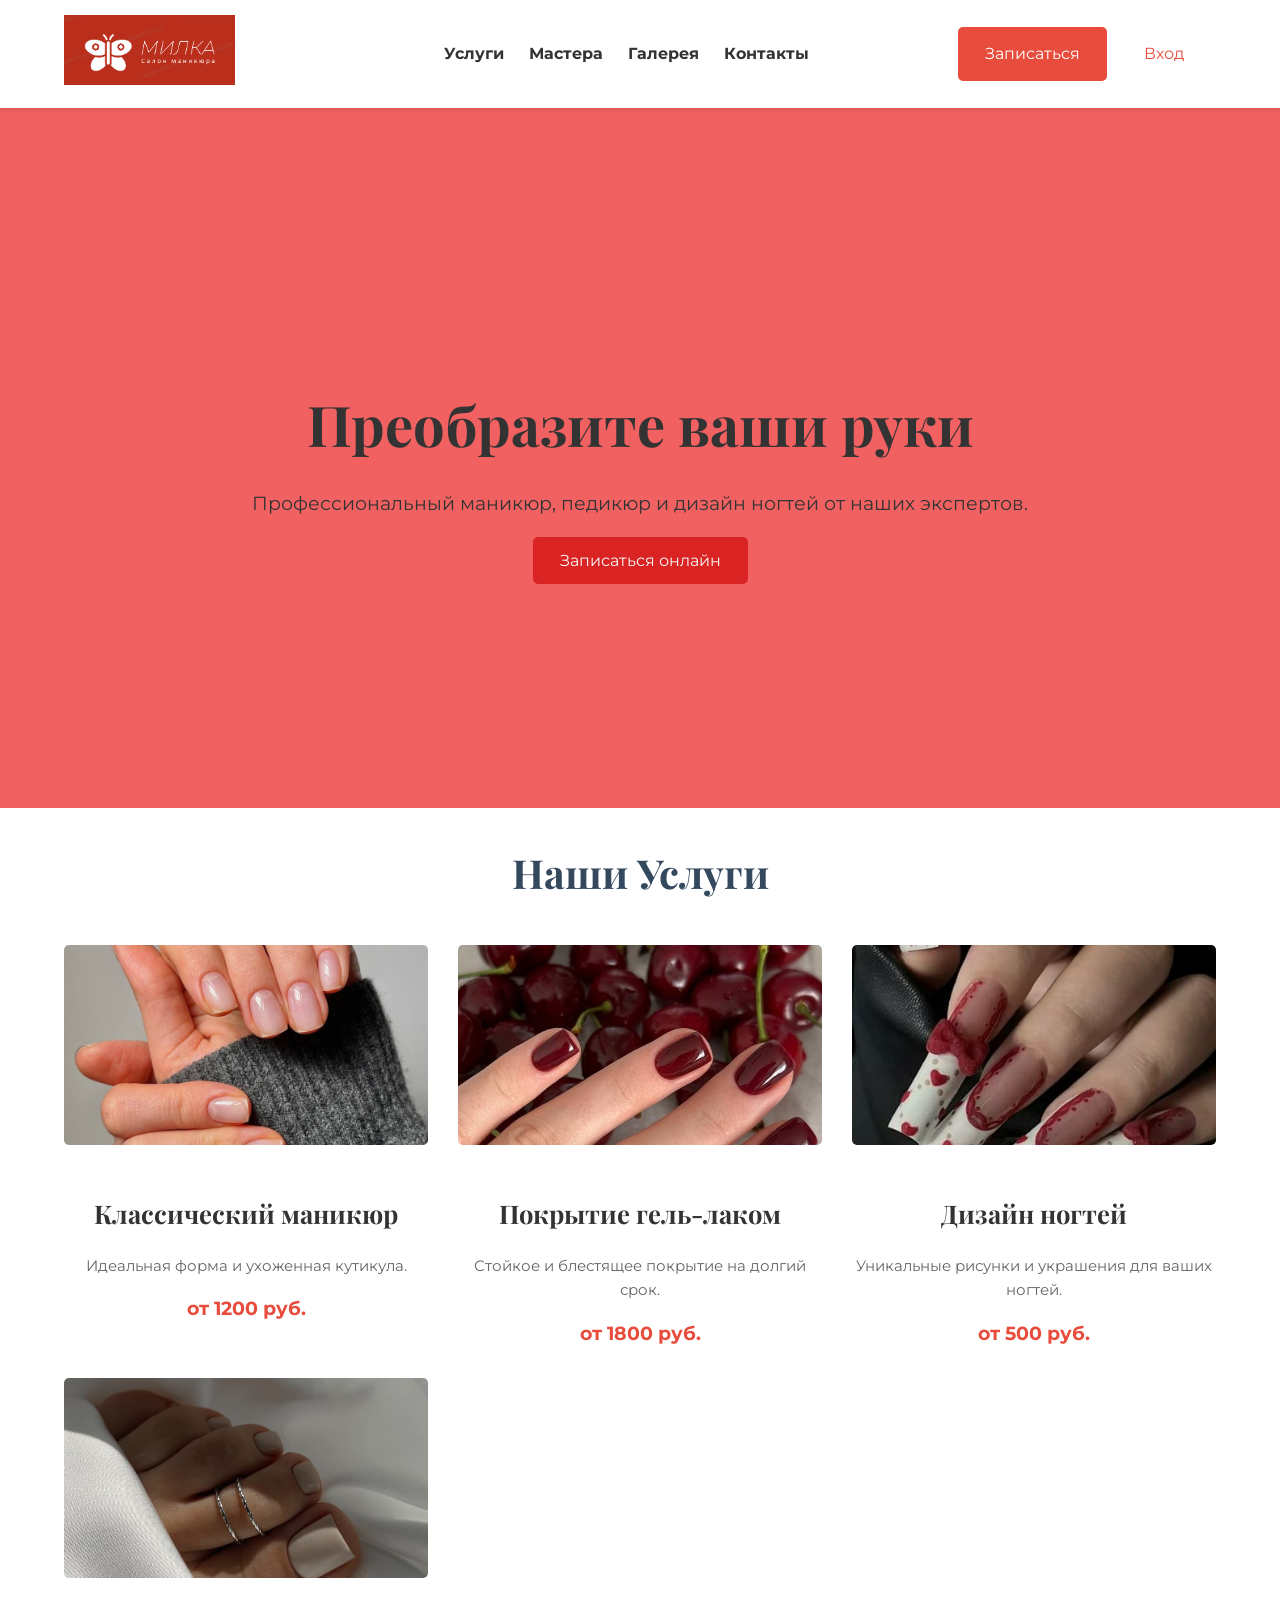
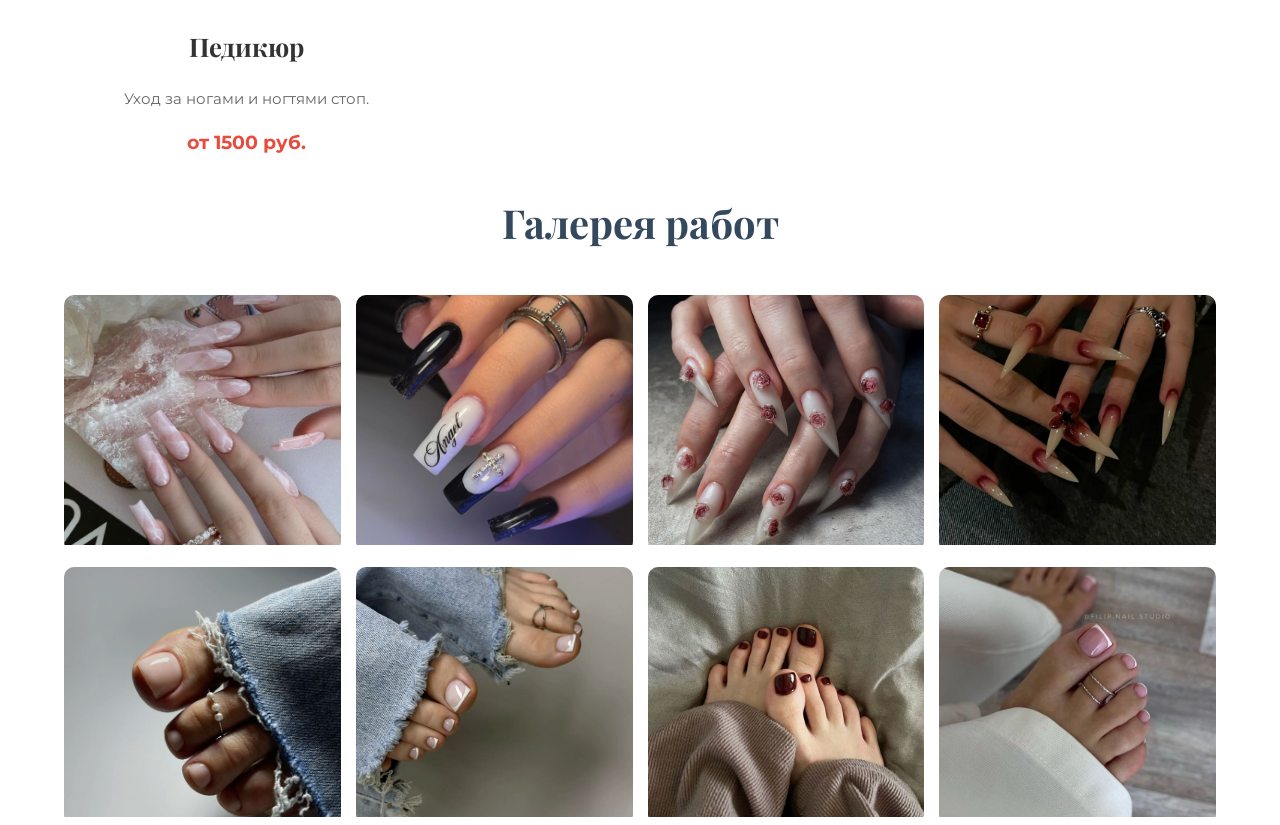
==== salon_manicur.html @ c8a41df4 "start" ====
<!DOCTYPE html>
<html lang="ru">
<head>
    <meta charset="UTF-8">
    <meta name="viewport" content="width=device-width, initial-scale=1.0">
    <title>Студия маникюра "Милка"</title>
    <link rel="stylesheet" href="css/style.css">
    <link rel="preconnect" href="https://fonts.googleapis.com">
    <link rel="preconnect" href="https://fonts.gstatic.com" crossorigin>
    <link href="https://fonts.googleapis.com/css2?family=Montserrat:wght@400;700&family=Playfair+Display:wght@700&display=swap" rel="stylesheet">
</head>
<body>
    <header>
        <div class="container">
            <div class="logo">
                <img src="img/logo.png" alt="Логотип Студии маникюра">
            </div>
            <nav>
                <ul>
                    <li><a href="#services">Услуги</a></li>
                    <li><a href="#masters">Мастера</a></li>
                    <li><a href="#gallery">Галерея</a></li>
                    <li><a href="#contact">Контакты</a></li>
                </ul>
            </nav>
            <div class="header-actions">
                <a href="#appointment" class=" btn-primary">Записаться</a>
                <a href="#login" class="btn-secondary">Вход</a>
            </div>
        </div>
    </header>
    <div class="hero">
        <div class="hero-content">
            <h1>Преобразите ваши руки</h1>
            <p>Профессиональный маникюр, педикюр и дизайн ногтей от наших экспертов.</p>
            <a href="#appointment" class="btn-hero">Записаться онлайн</a>
        </div>
    </div>
    <div class="services">
        <div class="container">
            <h2>Наши Услуги</h2>
            <div class="services-grid">
                <div class="service-item">
                    <img src="img/классический маникюр.jpg" alt="Классический маникюр">
                    <h3>Классический маникюр</h3>
                    <p>Идеальная форма и ухоженная кутикула.</p>
                    <div class="price">от 1200 руб.</div>
                </div>
                <div class="service-item">
                    <img src="img/покрытие гель-лаком.jpg" alt="Покрытие гель-лаком">
                    <h3>Покрытие гель-лаком</h3>
                    <p>Стойкое и блестящее покрытие на долгий срок.</p>
                    <div class="price">от 1800 руб.</div>
                </div>
                <div class="service-item">
                    <img src="img/дизайн ногтей.jpg" alt="Дизайн ногтей">
                    <h3>Дизайн ногтей</h3>
                    <p>Уникальные рисунки и украшения для ваших ногтей.</p>
                    <div class="price">от 500 руб.</div>
                </div>
                <div class="service-item">
                    <img src="img/педикюр.jpg" alt="Педикюр">
                    <h3>Педикюр</h3>
                    <p>Уход за ногами и ногтями стоп.</p>
                    <div class="price">от 1500 руб.</div>
                
                </div>
            </div>
        </div>
        <div class="gallery">
            <div class="container">
                <h2>Галерея работ</h2>
                <div class="gallery-grid">
                    <div class="gallery-item">
                        <img src="img/работа1.jpg"alt="Работа 1">
                    </div>
                    <div class="gallery-item">
                        <img src="img/работа2.jpg"alt="Работа 2">
                    </div>
                    <div class="gallery-item">
                        <img src="img/работа3.jpg"alt="Работа 3">
                    </div>
                    <div class="gallery-item">
                        <img src="img/работа4.jpg"alt="Работа 4">
                    </div>
                    <div class="gallery-item">
                        <img src="img/работа5.jpg"alt="Работа 5">
                    </div>
                    <div class="gallery-item">
                        <img src="img/работа6.jpg"alt="Работа 6">
                    </div>
                    <div class="gallery-item">
                        <img src="img/работа7.jpg"alt="Работа 7">
                    </div>
                    <div class="gallery-item">
                        <img src="img/работа8.jpg"alt="Работа 8">
                    </div>

                </div>

            </div>
        </div>


<script src="js/script.js"></script>
</body>
</html>
---- css/style.css ----
/* Общие стили */

body {
    margin: 0;
    font-family: 'Montserrat', sans-serif;
    color: #333;
    line-height: 1.6;
    background-color: #fff;
}

.container {
    width: 90%;
    max-width: 1200px;
    margin: 0 auto;
    padding: 0 15px;
}

/* Заголовки */
h1, h2, h3 {
    font-family: 'Playfair Display', serif;
    text-align: center;
    margin-bottom: 20px;
}

h2 {
    font-size: 2.5em;
    color: #34495e; /* Темно-серый для основных заголовков */
}

h3 {
    font-size: 1.5em;
    color: #333; /* Темный серый для подзаголовков */
}

/* Ссылки */
a {
    text-decoration: none;
    color: #e74c3c; /* Яркий красный для акцентов */
}
/* Общие стили */

body {
    margin: 0;
    font-family: 'Montserrat', sans-serif;
    color: #333;
    line-height: 1.6;
    background-color: #fff;
}

.container {
    width: 90%;
    max-width: 1200px;
    margin: 0 auto;
    padding: 0 15px;
}

/* Заголовки */
h1, h2, h3 {
    font-family: 'Playfair Display', serif;
    text-align: center;
    margin-bottom: 20px;
}

h2 {
    font-size: 2.5em;
    color: #34495e; /* Темно-серый для основных заголовков */
}

h3 {
    font-size: 1.5em;
    color: #333; /* Темный серый для подзаголовков */
}

/* Ссылки */
a {
    text-decoration: none;
    color: #e74c3c; /* Яркий красный для акцентов */
}


/* Отступы секций */
.section-padding {
    padding: 60px 0;
}

/* Фоновые цвета */
.bg-light {
    background-color: #f4f4f4; /* Светло-серый фон */
}

.bg-primary {
    background-color: #e74c3c; /* Основной красный фон */
    color: #fff;
    
}


.bg-primary p {
    color: #fff; /*цвет текста*/
}


/* Кнопки */


.btn-primary {
    background-color: #e74c3c;
    color: #fff;
    border-color: #e74c3c;
    padding: 12px 25px;
    border-radius: 5px;
    margin: 5px;
    cursor: pointer;
    border: 2px solid transparent;
}

.btn-secondary {
    background-color: transparent;
    color: #e74c3c;
    border-color: #e74c3c;
    padding: 12px 25px;
    border-radius: 5px;
    margin: 5px;
    cursor: pointer;
    border: 2px solid transparent;
}

.btn-hero {
    background-color: #da2424;
    color: #f7f7f7; 
    padding: 15px 30px;
    border-color: #ff0000; 
    padding: 12px 25px;
    border-radius: 5px;
    margin: 5px;
    cursor: pointer;
    border: 2px solid transparent;
}


/* Header */
header {
    background-color: #fff;
    padding: 15px 0;
    box-shadow: 0 2px 5px rgba(0, 0, 0, 0.1);
    position: sticky;
    top: 0;
    z-index: 1000;
}

header .container {
    display: flex;
    justify-content: space-between;
    align-items: center;
}

.logo img {
    height: 70px; /* Регулируйте размер логотипа */
}

.container ul {
    list-style: none;
    display: flex;
}

.container ul li {
    margin-left: 25px;
}

.container ul li a {
    font-weight: bold;
    color: #333;
   
}

.header-actions {
    display: flex;
    align-items: center;
}

/* Hero section */
.hero {
    background-color: rgb(242, 97, 97);
    text-align: center;
    padding: 100px 0;
    min-height: 500px;
    display: flex;
    align-items: center;
    justify-content: center;
}

.hero h1 {
    font-size: 56px;
    margin-bottom: 15px;
}

.hero p {
    font-size: 1.2em;
    margin-bottom: 30px;
}


/* Services */
.services h2 {
    margin-bottom: 40px;
}

.services-grid {
    display: grid;
    grid-template-columns: repeat(auto-fit, minmax(280px, 1fr));
    gap: 30px;
}

.service-item {
    text-align: center;
    background-color: #fff;
    padding: 25px
    border-radius: 8px;
}

.service-item img {
    border-radius: 5px;
    margin-bottom: 15px;
    width: 100%;
    height: 200px; 
    object-fit: cover; 
}

.service-item h3 {
    
    font-size: 25.6px;
}

.service-item p {
    font-size: 15.2px;
    color: #666;
    margin-bottom: 15px;
}

.price {
    font-weight: bold;
    font-size: 19.2px;
    color: #e74c3c;
    margin-top: 10px;
}
/* Gallery */
.gallery h2{
    margin-bottom: 40px;
}
.gallery-grid {
    display: grid;
    grid-template-columns: repeat(auto-fit, minmax(250px, 1fr));
    gap: 15px;
}
.gallery-item{
    overflow: hidden;
    border-radius: 10px;
    cursor: pointer;
}
.gallery-item img {
    width: 100%;
    height: 250px; 
    object-fit: cover;
    
}
@media (max-width: 600px) {
    .container ul {
    list-style: none;
    display: flex;
    }

    .container ul li {
    margin-left: 25px;
    }

    header .container {
        flex-wrap: wrap;
        justify-content: center;
    }

    .logo img {
    height: 70px; /* Регулируйте размер логотипа */
    }

    .header-actions {
    display: flex;
    align-items: center;
    }


    .hero h1 {
    font-size: 56px;
    margin-bottom: 15px;
    }

    h2 {
        font-size: 32px;
    }
}
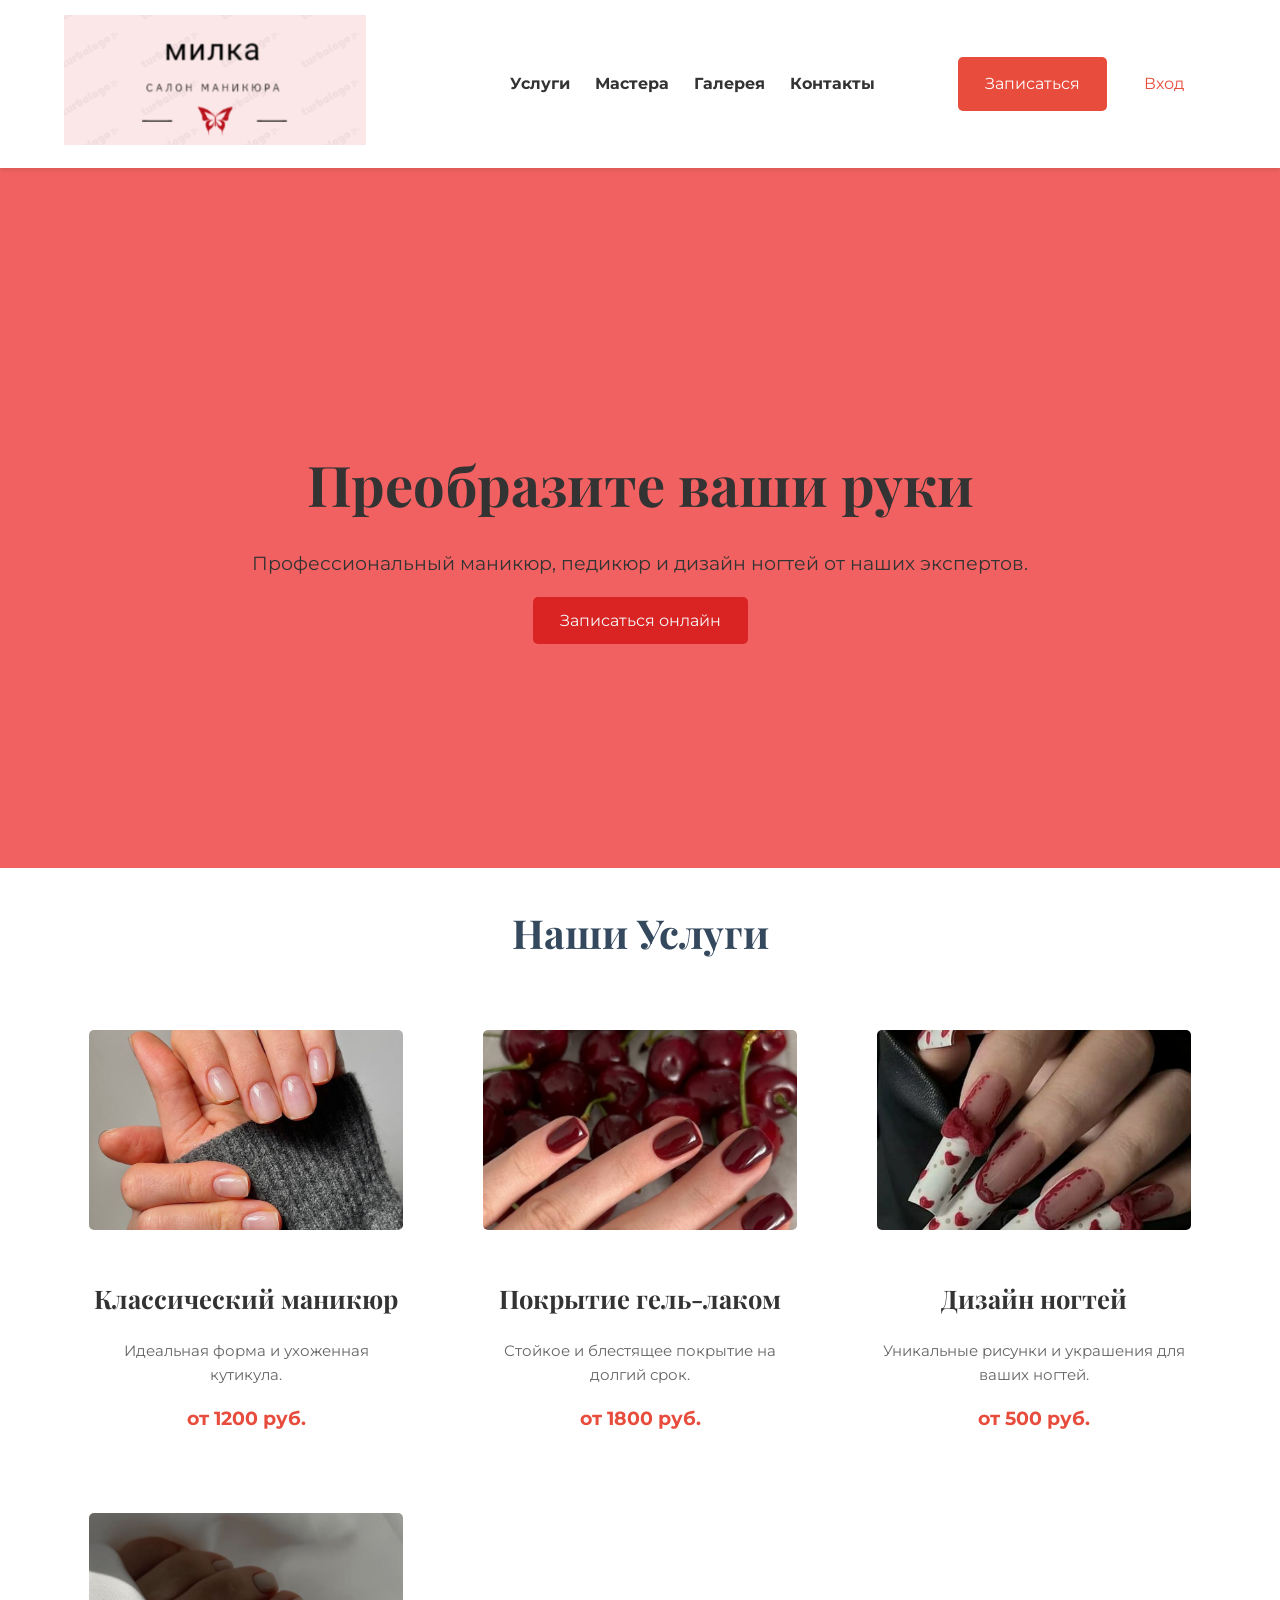
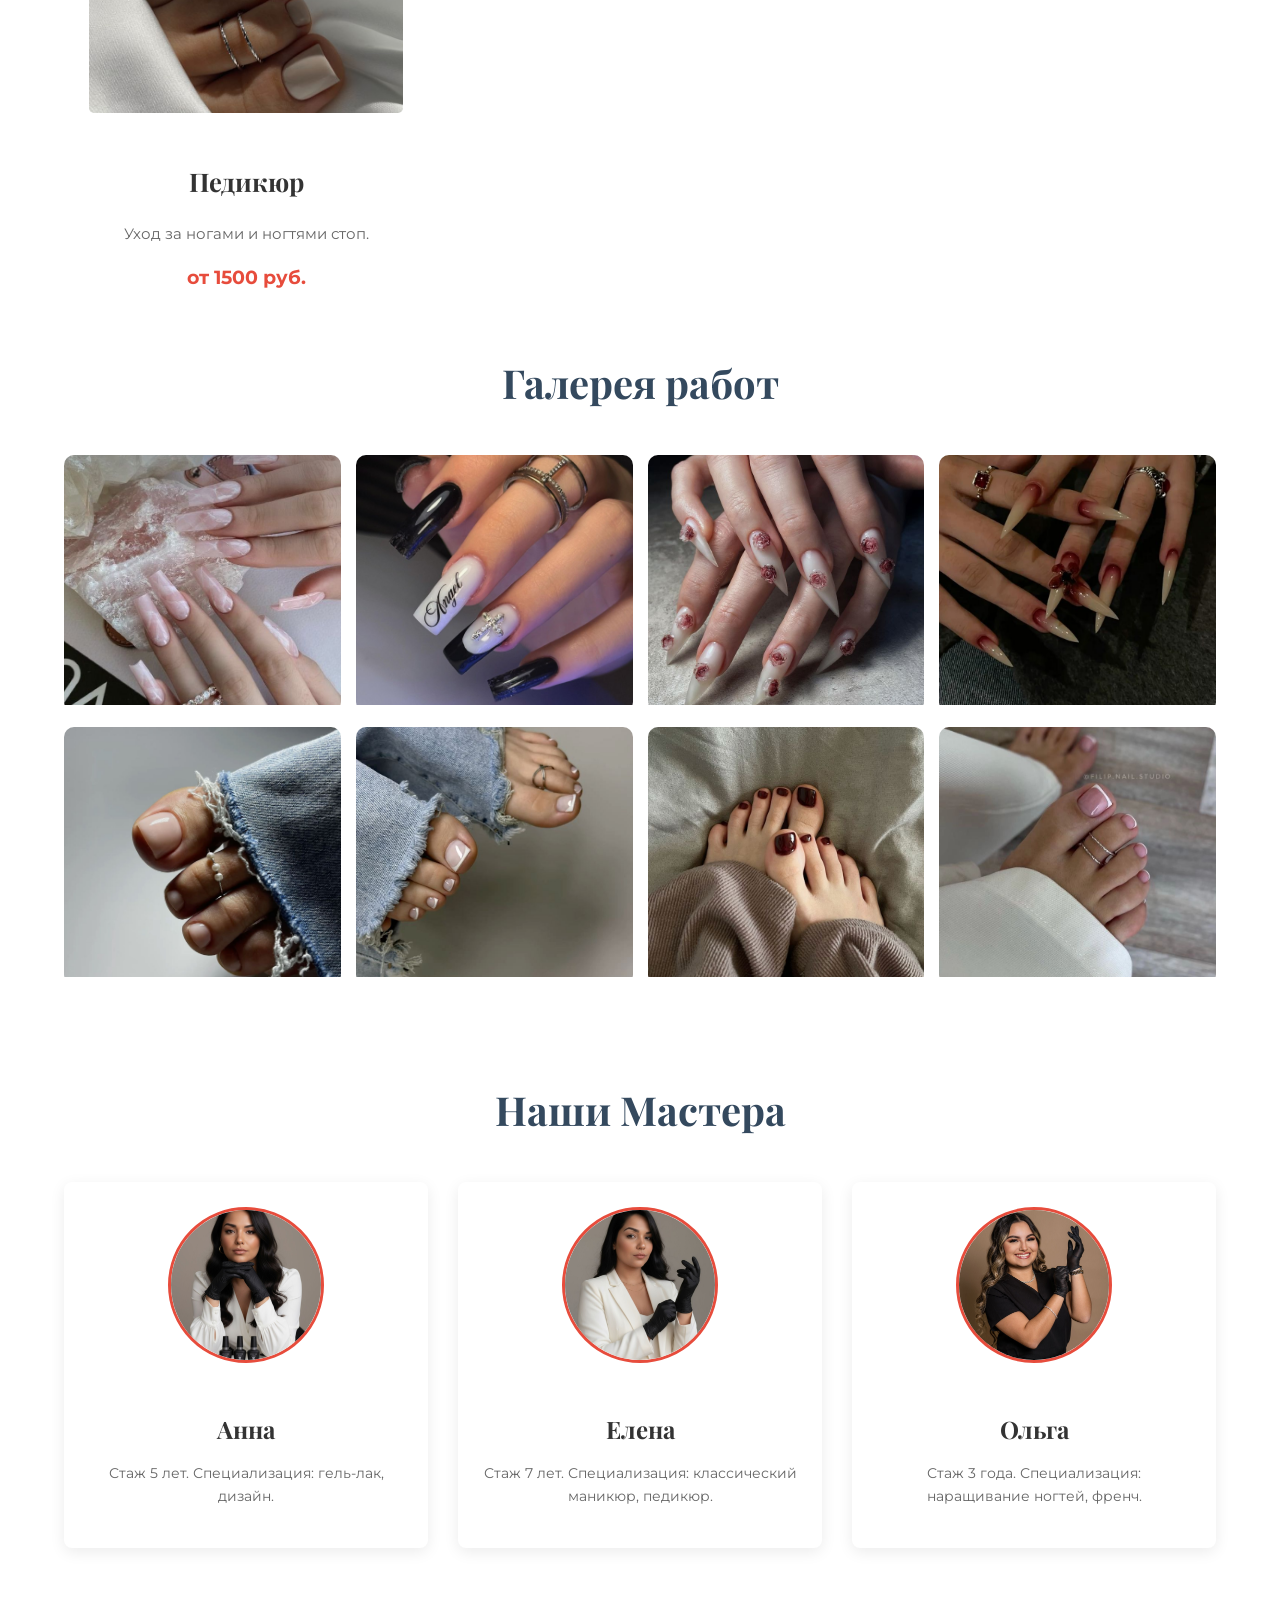
==== commit 48644007: "завершение блог: мастера" ====
--- a/salon_manicur.html
+++ b/salon_manicur.html
@@ -13,7 +13,7 @@
     <header>
         <div class="container">
             <div class="logo">
-                <img src="img/logo.png" alt="Логотип Студии маникюра">
+                <img src="img/логотип1.png" alt="Логотип Студии маникюра">
             </div>
             <nav>
                 <ul>
@@ -100,7 +100,29 @@
 
             </div>
         </div>
+        <div id="masters" class="section-padding">
+        <div class="container">
+            <h2>Наши Мастера</h2>
+            <div class="masters-grid">
+                <div class="master-card">
+                    <img src="img/мастер1.jpg" alt="Мастер Анна">
+                    <h3>Анна</h3>
+                    <p>Стаж 5 лет. Специализация: гель-лак, дизайн.</p>
+                </div>
+                <div class="master-card">
+                    <img src="img/мастер2.jpg" alt="Мастер Елена">
+                    <h3>Елена</h3>
+                    <p>Стаж 7 лет. Специализация: классический маникюр, педикюр.</p>
+                </div>
 
+                <div class="master-card">
+                    <img src="img/мастер3.jpg" alt="Мастер Ольга">
+                    <h3>Ольга</h3>
+                    <p>Стаж 3 года. Специализация: наращивание ногтей, френч.</p>
+                </div>
+            </div>
+        </div>
+    </div>
 
 <script src="js/script.js"></script>
 </body>
--- a/css/style.css
+++ b/css/style.css
@@ -1,5 +1,41 @@
 /* Общие стили */
-
+body {
+    margin: 0; /* Убираем внешние отступы */
+    font-family: 'Montserrat', sans-serif; /* Шрифт */
+    color: #333; /* Цвет текста */
+    line-height: 1.6; /* Межстрочный интервал */
+    background-color: #fff; /* Белый фон */
+}
+
+.container {
+    width: 90%; /* Ширина контейнера */
+    max-width: 1200px; /* Максимальная ширина */
+    margin: 0 auto; /* Центрирование */
+    padding: 0 15px; /* Внутренние отступы */
+}
+
+/* Заголовки */
+h1, h2, h3 {
+    font-family: 'Playfair Display', serif; /* Шрифт заголовков */
+    text-align: center; /* Центрирование текста */
+    margin-bottom: 20px; /* Отступ снизу */
+}
+
+h2 {
+    font-size: 40px; /* Размер шрифта */
+    color: #34495e; /* Цвет заголовка */
+}
+
+h3 {
+    font-size: 24px; /* Размер шрифта */
+    color: #333; /* Цвет подзаголовка */
+}
+
+/* Ссылки */
+a {
+    text-decoration: none; /* Убираем подчёркивание */
+    color: #e74c3c; /* Красный цвет ссылок */
+}
 body {
     margin: 0;
     font-family: 'Montserrat', sans-serif;
@@ -15,7 +51,6 @@
     padding: 0 15px;
 }
 
-/* Заголовки */
 h1, h2, h3 {
     font-family: 'Playfair Display', serif;
     text-align: center;
@@ -23,58 +58,18 @@
 }
 
 h2 {
-    font-size: 2.5em;
-    color: #34495e; /* Темно-серый для основных заголовков */
+    font-size: 40px;
+    color: #34495e;
 }
 
 h3 {
-    font-size: 1.5em;
-    color: #333; /* Темный серый для подзаголовков */
-}
-
-/* Ссылки */
+    font-size: 24px;
+    color: #333;
+}
+
 a {
     text-decoration: none;
-    color: #e74c3c; /* Яркий красный для акцентов */
-}
-/* Общие стили */
-
-body {
-    margin: 0;
-    font-family: 'Montserrat', sans-serif;
-    color: #333;
-    line-height: 1.6;
-    background-color: #fff;
-}
-
-.container {
-    width: 90%;
-    max-width: 1200px;
-    margin: 0 auto;
-    padding: 0 15px;
-}
-
-/* Заголовки */
-h1, h2, h3 {
-    font-family: 'Playfair Display', serif;
-    text-align: center;
-    margin-bottom: 20px;
-}
-
-h2 {
-    font-size: 2.5em;
-    color: #34495e; /* Темно-серый для основных заголовков */
-}
-
-h3 {
-    font-size: 1.5em;
-    color: #333; /* Темный серый для подзаголовков */
-}
-
-/* Ссылки */
-a {
-    text-decoration: none;
-    color: #e74c3c; /* Яркий красный для акцентов */
+    color: #e74c3c;
 }
 
 
@@ -85,28 +80,37 @@
 
 /* Фоновые цвета */
 .bg-light {
-    background-color: #f4f4f4; /* Светло-серый фон */
+    background-color: #f4f4f4;
 }
 
 .bg-primary {
-    background-color: #e74c3c; /* Основной красный фон */
-    color: #fff;
-    
-}
-
-
-.bg-primary p {
-    color: #fff; /*цвет текста*/
-}
-
-
-/* Кнопки */
-
-
-.btn-primary {
     background-color: #e74c3c;
     color: #fff;
-    border-color: #e74c3c;
+
+}
+
+
+.bg-primary p {
+    color: #fff;
+}
+
+
+/* Кнопки */
+.btn-primary {
+    background-color: #e74c3c; /* Красный фон */
+    color: #fff; /* Белый текст */
+    border-color: #e74c3c; /* Цвет рамки */
+    padding: 12px 25px; /* Внутренние отступы */
+    border-radius: 5px; /* Закругление углов */
+    margin: 5px; /* Внешний отступ */
+    cursor: pointer; /* Курсор-указатель */
+    border: 2px solid transparent; /* Прозрачная рамка */
+}
+
+.btn-secondary {
+    background-color: transparent; /* Прозрачный фон */
+    color: #e74c3c; /* Красный текст */
+    border-color: #e74c3c; /* Красная рамка */
     padding: 12px 25px;
     border-radius: 5px;
     margin: 5px;
@@ -114,10 +118,11 @@
     border: 2px solid transparent;
 }
 
-.btn-secondary {
-    background-color: transparent;
-    color: #e74c3c;
-    border-color: #e74c3c;
+.btn-hero {
+    background-color: #da2424; /* Ярко-красный фон */
+    color: #f7f7f7; /* Светлый текст */
+    padding: 15px 30px;
+    border-color: #ff0000;
     padding: 12px 25px;
     border-radius: 5px;
     margin: 5px;
@@ -125,68 +130,57 @@
     border: 2px solid transparent;
 }
 
-.btn-hero {
-    background-color: #da2424;
-    color: #f7f7f7; 
-    padding: 15px 30px;
-    border-color: #ff0000; 
-    padding: 12px 25px;
-    border-radius: 5px;
-    margin: 5px;
-    cursor: pointer;
-    border: 2px solid transparent;
-}
-
 
 /* Header */
 header {
-    background-color: #fff;
-    padding: 15px 0;
-    box-shadow: 0 2px 5px rgba(0, 0, 0, 0.1);
-    position: sticky;
-    top: 0;
-    z-index: 1000;
+    background-color: #fff; /* Белый фон шапки */
+    padding: 15px 0; /* Отступы сверху и снизу */
+    box-shadow: 0 2px 5px rgba(0, 0, 0, 0.1); /* Тень */
+    position: sticky; /* Фиксированная позиция */
+    top: 0; /* Прилипание к верху */
+    z-index: 1000; /* Поверх остальных элементов */
 }
 
 header .container {
-    display: flex;
-    justify-content: space-between;
-    align-items: center;
+    display: flex; /* Flexbox раскладка */
+    justify-content: space-between; /* Распределение пространства */
+    align-items: center; /* Центрирование по вертикали */
 }
 
 .logo img {
-    height: 70px; /* Регулируйте размер логотипа */
+    height: 130px; /* Высота логотипа */
+    width: auto; /* Ширина автоматическая */
+    
 }
 
 .container ul {
-    list-style: none;
-    display: flex;
+    list-style: none; /* Убираем маркеры списка */
+    display: flex; /* Flexbox для меню */
 }
 
 .container ul li {
-    margin-left: 25px;
+    margin-left: 25px; /* Отступ между пунктами меню */
 }
 
 .container ul li a {
-    font-weight: bold;
-    color: #333;
-   
+    font-weight: bold; /* Жирный шрифт */
+    color: #333; /* Цвет ссылок меню */
 }
 
 .header-actions {
-    display: flex;
-    align-items: center;
+    display: flex; /* Flexbox для кнопок */
+    align-items: center; /* Центрирование по вертикали */
 }
 
 /* Hero section */
 .hero {
-    background-color: rgb(242, 97, 97);
-    text-align: center;
-    padding: 100px 0;
-    min-height: 500px;
-    display: flex;
-    align-items: center;
-    justify-content: center;
+    background-color: rgb(242, 97, 97); /* Розовый фон */
+    text-align: center; /* Центрирование текста */
+    padding: 100px 0; /* Отступы */
+    min-height: 500px; /* Минимальная высота */
+    display: flex; /* Flexbox для центрирования */
+    align-items: center; /* Центрирование по вертикали */
+    justify-content: center; /* Центрирование по горизонтали */
 }
 
 .hero h1 {
@@ -195,105 +189,143 @@
 }
 
 .hero p {
-    font-size: 1.2em;
+    font-size: 19.2px;
     margin-bottom: 30px;
 }
 
 
 /* Services */
 .services h2 {
-    margin-bottom: 40px;
+    margin-bottom: 40px; /* Отступ под заголовком */
 }
 
 .services-grid {
-    display: grid;
-    grid-template-columns: repeat(auto-fit, minmax(280px, 1fr));
-    gap: 30px;
+    display: grid; /* Grid раскладка */
+    grid-template-columns: repeat(auto-fit, minmax(280px, 1fr)); /* Адаптивные колонки */
+    gap: 30px; /* Расстояние между элементами */
 }
 
 .service-item {
-    text-align: center;
-    background-color: #fff;
-    padding: 25px
-    border-radius: 8px;
+    text-align: center; /* Центрирование текста */
+    background-color: #fff; /* Белый фон карточки */
+    padding: 25px; /* Внутренние отступы */
+    border-radius: 8px; /* Закругление углов */
 }
 
 .service-item img {
-    border-radius: 5px;
-    margin-bottom: 15px;
-    width: 100%;
-    height: 200px; 
-    object-fit: cover; 
+    border-radius: 5px; /* Закругление изображения */
+    margin-bottom: 15px; /* Отступ снизу */
+    width: 100%; /* Полная ширина */
+    height: 200px; /* Фиксированная высота */
+    object-fit: cover; /* Заполнение без искажений */
 }
 
 .service-item h3 {
-    
-    font-size: 25.6px;
+    font-size: 25.6px; /* Размер заголовка */
 }
 
 .service-item p {
-    font-size: 15.2px;
-    color: #666;
-    margin-bottom: 15px;
+    font-size: 15.2px; /* Размер текста описания */
+    color: #666; /* Серый цвет текста */
+    margin-bottom: 15px; /* Отступ снизу */
 }
 
 .price {
-    font-weight: bold;
-    font-size: 19.2px;
-    color: #e74c3c;
-    margin-top: 10px;
+    font-weight: bold; /* Жирный шрифт цены */
+    font-size: 19.2px; /* Размер цены */
+    color: #e74c3c; /* Красный цвет цены */
+    margin-top: 10px; /* Отступ сверху */
 }
 /* Gallery */
-.gallery h2{
-    margin-bottom: 40px;
+.gallery h2 {
+    margin-bottom: 40px; /* Отступ под заголовком */
 }
 .gallery-grid {
-    display: grid;
-    grid-template-columns: repeat(auto-fit, minmax(250px, 1fr));
-    gap: 15px;
-}
-.gallery-item{
-    overflow: hidden;
-    border-radius: 10px;
-    cursor: pointer;
+    display: grid; /* Grid раскладка */
+    grid-template-columns: repeat(auto-fit, minmax(250px, 1fr)); /* Адаптивные колонки */
+    gap: 15px; /* Расстояние между элементами */
+}
+.gallery-item {
+    overflow: hidden; /* Скрываем выходящее содержимое */
+    border-radius: 10px; /* Закругление углов */
+    cursor: pointer; /* Курсор-указатель */
 }
 .gallery-item img {
-    width: 100%;
-    height: 250px; 
-    object-fit: cover;
-    
-}
+    width: 100%; /* Полная ширина */
+    height: 250px; /* Фиксированная высота */
+    object-fit: cover; /* Заполнение без искажений */
+}
+
+
+.masters h2 {
+    margin-bottom: 40px; /* Отступ под заголовком */
+}
+
+
+.masters-grid {
+    display: grid; /* Grid раскладка */
+    grid-template-columns: repeat(auto-fit, minmax(280px, 1fr)); /* Адаптивные колонки */
+    gap: 30px; /* Расстояние между карточками */
+}
+
+/* Карточка мастера */
+.master-card {
+    text-align: center; /* Центрирование текста */
+    background-color: #fff; /* Белый фон */
+    padding: 25px; /* Внутренние отступы */
+    border-radius: 8px; /* Закругление углов */
+    box-shadow: 0 4px 15px rgba(0, 0, 0, 0.08); /* Тень */
+}
+
+/* Фото мастера */
+.master-card img {
+    width: 150px; /* Ширина фото */
+    height: 150px; /* Высота фото */
+    border-radius: 50%; /* Круглое фото */
+    object-fit: cover; /* Заполнение без искажений */
+    margin: 0 auto 15px auto; /* Центрирование */
+    border: 3px solid #e74c3c; /* Красная рамка */
+}
+
+.master-card h3 {
+    margin-bottom: 5px; /* Отступ снизу */
+}
+
+.master-card p {
+    font-size: 14.4px; /* Уменьшенный шрифт */
+    color: #666; /* Серый цвет текста */
+}
+/* Адаптивность для мобильных */
 @media (max-width: 600px) {
     .container ul {
-    list-style: none;
-    display: flex;
+        list-style: none;
+        display: flex;
     }
 
     .container ul li {
-    margin-left: 25px;
+        margin-left: 25px; /* Отступ между пунктами */
     }
 
     header .container {
-        flex-wrap: wrap;
-        justify-content: center;
+        flex-wrap: wrap; /* Перенос элементов */
+        justify-content: center; /* Центрирование */
     }
 
     .logo img {
-    height: 70px; /* Регулируйте размер логотипа */
+        height: 70px; /* Высота логотипа */
     }
 
     .header-actions {
-    display: flex;
-    align-items: center;
-    }
-
+        display: flex;
+        align-items: center;
+    }
 
     .hero h1 {
-    font-size: 56px;
-    margin-bottom: 15px;
+        font-size: 56px; /* Размер заголовка */
+        margin-bottom: 15px;
     }
 
     h2 {
-        font-size: 32px;
+        font-size: 32px; /* Размер заголовка на мобильных */
     }
 }
